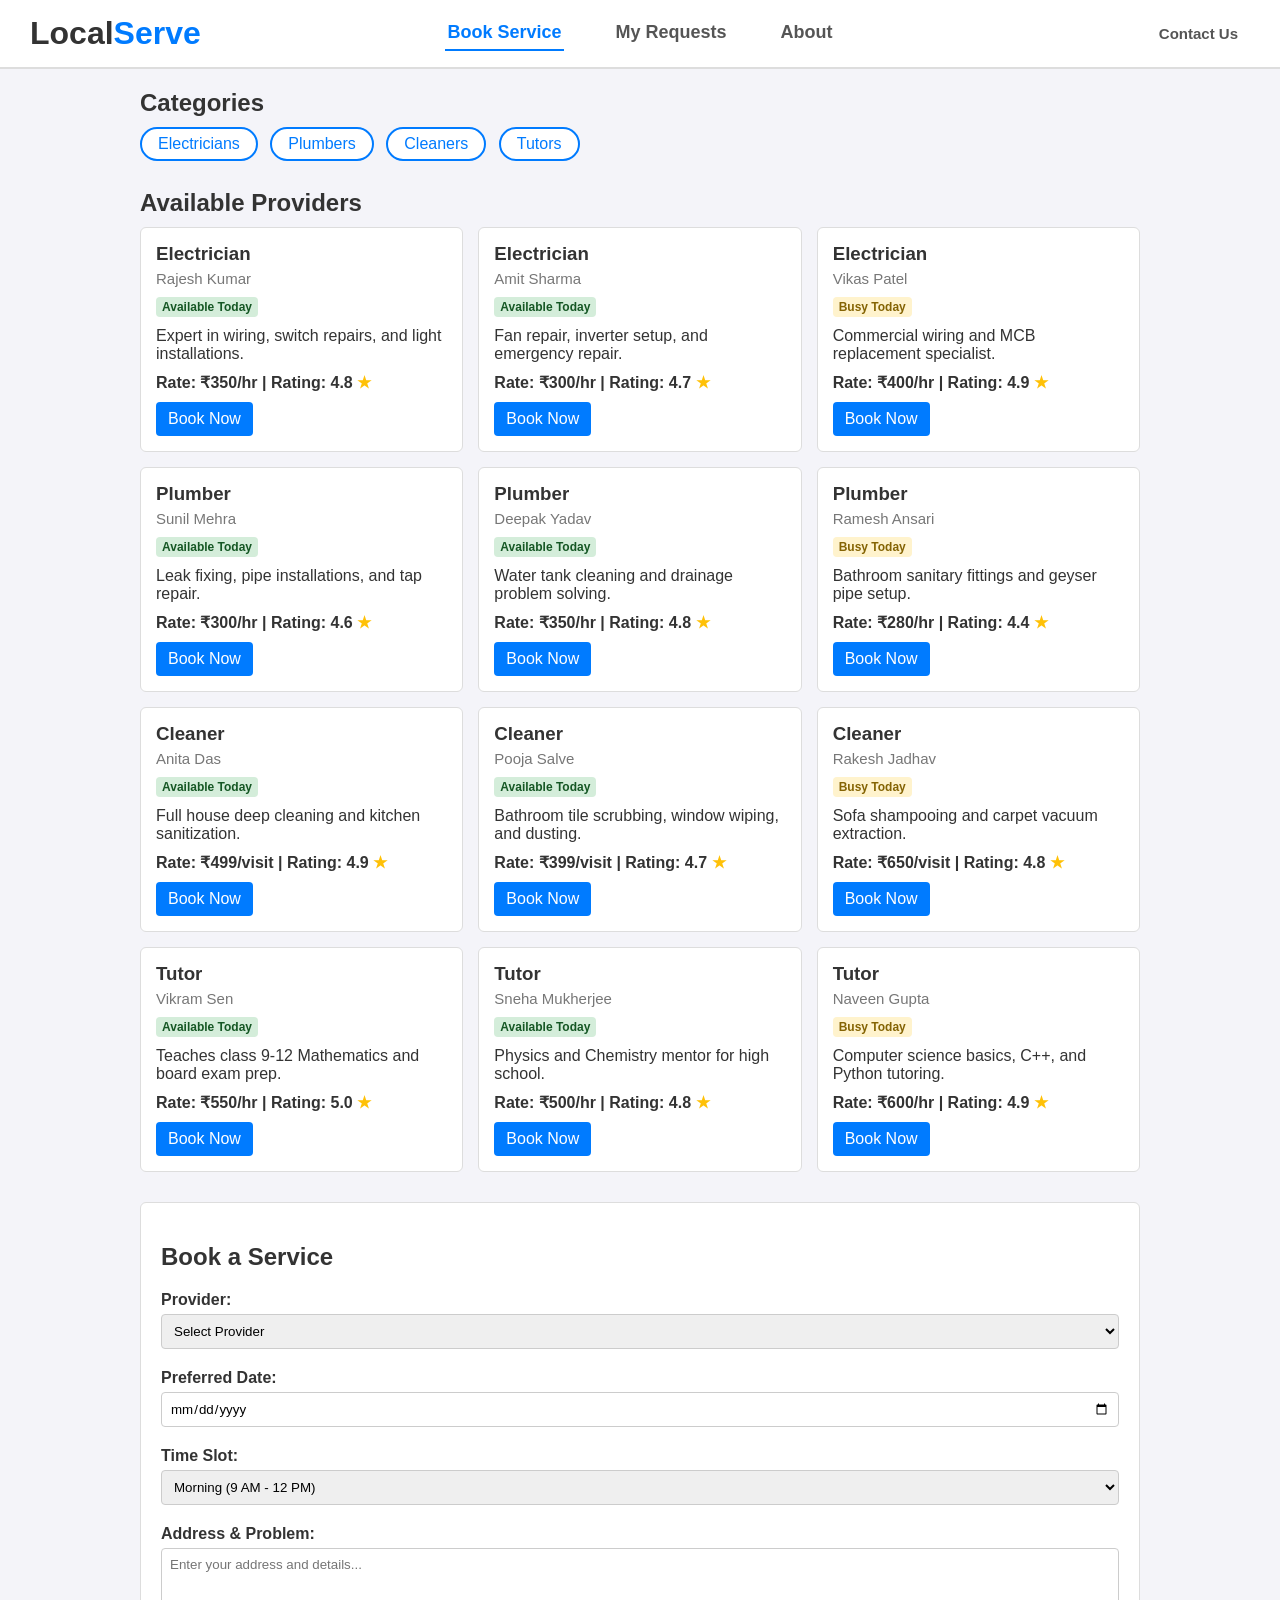
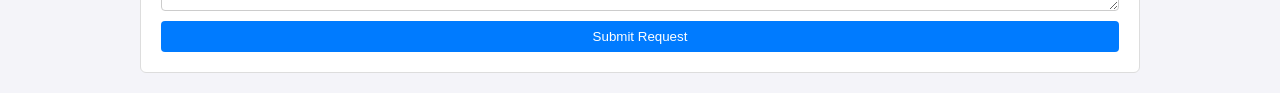
==== book.html @ 10a5a570 "Add files via upload" ====
<!DOCTYPE html>
<html lang="en">
<head>
  <meta charset="UTF-8">
  <meta name="viewport" content="width=device-width, initial-scale=1.0">
  <title>Local Service Marketplace</title>
  <link rel="stylesheet" href="base.css">
  <link rel="stylesheet" href="header.css">
  <link rel="stylesheet" href="components.css">
  <link rel="stylesheet" href="cards.css">
  <link rel="stylesheet" href="forms.css">
</head>
<body>
  <!-- Header -->
  <header>
    <h1>Local<span>Serve</span></h1>
    <nav>
      <a href="book.html" class="active">Book Service</a>
      <a href="requests.html">My Requests</a>
      <a href="index.html">About</a>
    </nav>
    <span class="contact">Contact Us</span>
  </header>

  <!-- Categories -->
  <section class="container">
    <h2>Categories</h2>
    <div class="category-links">
      <a href="#electrician">Electricians</a>
      <a href="#plumber">Plumbers</a>
      <a href="#cleaner">Cleaners</a>
      <a href="#tutor">Tutors</a>
    </div>

    <!-- Provider Cards -->
    <h2>Available Providers</h2>
    <div class="card-grid">
      <!-- Electricians -->
      <div class="card" id="electrician">
        <h3>Electrician</h3>
        <p class="provider-name">Rajesh Kumar</p>
        <p class="status available">Available Today</p>
        <p>Expert in wiring, switch repairs, and light installations.</p>
        <p class="price">Rate: ₹350/hr | Rating: 4.8 <span class="star">★</span></p>
        <a href="#booking-box" class="btn">Book Now</a>
      </div>
      <div class="card">
        <h3>Electrician</h3>
        <p class="provider-name">Amit Sharma</p>
        <p class="status available">Available Today</p>
        <p>Fan repair, inverter setup, and emergency repair.</p>
        <p class="price">Rate: ₹300/hr | Rating: 4.7 <span class="star">★</span></p>
        <a href="#booking-box" class="btn">Book Now</a>
      </div>
      <div class="card">
        <h3>Electrician</h3>
        <p class="provider-name">Vikas Patel</p>
        <p class="status busy">Busy Today</p>
        <p>Commercial wiring and MCB replacement specialist.</p>
        <p class="price">Rate: ₹400/hr | Rating: 4.9 <span class="star">★</span></p>
        <a href="#booking-box" class="btn">Book Now</a>
      </div>
      <!-- Plumbers -->
      <div class="card" id="plumber">
        <h3>Plumber</h3>
        <p class="provider-name">Sunil Mehra</p>
        <p class="status available">Available Today</p>
        <p>Leak fixing, pipe installations, and tap repair.</p>
        <p class="price">Rate: ₹300/hr | Rating: 4.6 <span class="star">★</span></p>
        <a href="#booking-box" class="btn">Book Now</a>
      </div>
      <div class="card">
        <h3>Plumber</h3>
        <p class="provider-name">Deepak Yadav</p>
        <p class="status available">Available Today</p>
        <p>Water tank cleaning and drainage problem solving.</p>
        <p class="price">Rate: ₹350/hr | Rating: 4.8 <span class="star">★</span></p>
        <a href="#booking-box" class="btn">Book Now</a>
      </div>
      <div class="card">
        <h3>Plumber</h3>
        <p class="provider-name">Ramesh Ansari</p>
        <p class="status busy">Busy Today</p>
        <p>Bathroom sanitary fittings and geyser pipe setup.</p>
        <p class="price">Rate: ₹280/hr | Rating: 4.4 <span class="star">★</span></p>
        <a href="#booking-box" class="btn">Book Now</a>
      </div>
      <!-- Cleaners -->
      <div class="card" id="cleaner">
        <h3>Cleaner</h3>
        <p class="provider-name">Anita Das</p>
        <p class="status available">Available Today</p>
        <p>Full house deep cleaning and kitchen sanitization.</p>
        <p class="price">Rate: ₹499/visit | Rating: 4.9 <span class="star">★</span></p>
        <a href="#booking-box" class="btn">Book Now</a>
      </div>
      <div class="card">
        <h3>Cleaner</h3>
        <p class="provider-name">Pooja Salve</p>
        <p class="status available">Available Today</p>
        <p>Bathroom tile scrubbing, window wiping, and dusting.</p>
        <p class="price">Rate: ₹399/visit | Rating: 4.7 <span class="star">★</span></p>
        <a href="#booking-box" class="btn">Book Now</a>
      </div>
      <div class="card">
        <h3>Cleaner</h3>
        <p class="provider-name">Rakesh Jadhav</p>
        <p class="status busy">Busy Today</p>
        <p>Sofa shampooing and carpet vacuum extraction.</p>
        <p class="price">Rate: ₹650/visit | Rating: 4.8 <span class="star">★</span></p>
        <a href="#booking-box" class="btn">Book Now</a>
      </div>
      <!-- Tutors -->
      <div class="card" id="tutor">
        <h3>Tutor</h3>
        <p class="provider-name">Vikram Sen</p>
        <p class="status available">Available Today</p>
        <p>Teaches class 9-12 Mathematics and board exam prep.</p>
        <p class="price">Rate: ₹550/hr | Rating: 5.0 <span class="star">★</span></p>
        <a href="#booking-box" class="btn">Book Now</a>
      </div>
      <div class="card">
        <h3>Tutor</h3>
        <p class="provider-name">Sneha Mukherjee</p>
        <p class="status available">Available Today</p>
        <p>Physics and Chemistry mentor for high school.</p>
        <p class="price">Rate: ₹500/hr | Rating: 4.8 <span class="star">★</span></p>
        <a href="#booking-box" class="btn">Book Now</a>
      </div>
      <div class="card">
        <h3>Tutor</h3>
        <p class="provider-name">Naveen Gupta</p>
        <p class="status busy">Busy Today</p>
        <p>Computer science basics, C++, and Python tutoring.</p>
        <p class="price">Rate: ₹600/hr | Rating: 4.9 <span class="star">★</span></p>
        <a href="#booking-box" class="btn">Book Now</a>
      </div>
    </div>

    <!-- Booking Form Section -->
    <div class="booking-section" id="booking-box">
      <h2>Book a Service</h2>
      <form action="requests.html">
        <label>Provider:</label>
        <select required>
          <option value="">Select Provider</option>
          <optgroup label="Electricians">
            <option>Rajesh Kumar</option>
            <option>Amit Sharma</option>
            <option>Vikas Patel</option>
          </optgroup>
          <optgroup label="Plumbers">
            <option>Sunil Mehra</option>
            <option>Deepak Yadav</option>
            <option>Ramesh Ansari</option>
          </optgroup>
          <optgroup label="Cleaners">
            <option>Anita Das</option>
            <option>Pooja Salve</option>
            <option>Rakesh Jadhav</option>
          </optgroup>
          <optgroup label="Tutors">
            <option>Vikram Sen</option>
            <option>Sneha Mukherjee</option>
            <option>Naveen Gupta</option>
          </optgroup>
        </select>
        <label>Preferred Date:</label>
        <input type="date" required>
        <label>Time Slot:</label>
        <select>
          <option>Morning (9 AM - 12 PM)</option>
          <option>Afternoon (1 PM - 4 PM)</option>
          <option>Evening (5 PM - 8 PM)</option>
        </select>
        <label>Address & Problem:</label>
        <textarea rows="3" placeholder="Enter your address and details..." required></textarea>
        <button type="submit" class="btn">Submit Request</button>
      </form>
    </div>
  </section>
</body>
</html>
---- base.css ----
* {
  margin: 0;
  padding: 0;
  box-sizing: border-box;
  font-family: Arial, sans-serif;
}

body {
  background-color: #f4f4f9;
  color: #333;
}

.container {
  width: 90%;
  max-width: 1000px;
  margin: 20px auto;
}

h2 {
  margin: 20px 0 10px;
}
---- header.css ----
header {
  background-color: #ffffff;
  padding: 15px 30px;
  display: grid;
  grid-template-columns: 1fr auto 1fr;
  align-items: center;
  border-bottom: 2px solid #ddd;
}

header h1 span {
  color: #007bff;
}

nav {
  display: flex;
  gap: 50px;
}

/* Nav links are plain text */
nav a {
  display: inline-block;
  padding: 6px 2px;
  text-decoration: none;
  color: #555;
  font-size: 18px;
  font-weight: bold;
  border-bottom: 2px solid transparent;
  transition: transform 0.2s ease, color 0.2s ease;
}

/* Bulge-out effect on hover */
nav a:hover {
  transform: scale(1.12);
  color: #007bff;
}

/* Page you are on: blue text with an underline */
nav a.active {
  color: #007bff;
  border-bottom-color: #007bff;
}

/* Plain text on the right (highlights on hover) */
.contact {
  justify-self: end;
  padding: 8px 12px;
  border-radius: 4px;
  color: #555;
  font-size: 15px;
  font-weight: bold;
  cursor: pointer;
  transition: background-color 0.2s ease, color 0.2s ease;
}

.contact:hover {
  background-color: #e6f0ff;
  color: #007bff;
}

/* Small screens: stack everything in the centre */
@media (max-width: 700px) {
  header {
    grid-template-columns: 1fr;
    justify-items: center;
    gap: 10px;
  }

  .contact {
    justify-self: center;
  }
}
---- components.css ----
.btn {
  display: inline-block;
  background-color: #007bff;
  color: white;
  padding: 8px 12px;
  text-decoration: none;
  border-radius: 4px;
  border: none;
  cursor: pointer;
}

.btn:hover {
  background-color: #0056b3;
}

.category-links {
  margin-bottom: 20px;
}

.category-links a {
  display: inline-block;
  padding: 6px 16px;
  background-color: white;
  color: #007bff;
  border: 2px solid #007bff;
  text-decoration: none;
  border-radius: 20px;
  margin-right: 8px;
  margin-bottom: 8px;
  transition: transform 0.2s ease, box-shadow 0.2s ease, background-color 0.2s ease, color 0.2s ease;
}

.category-links a:hover {
  background-color: #007bff;
  color: white;
  transform: translateY(-3px);
  box-shadow: 0 6px 12px rgba(0, 123, 255, 0.35);
}

/* Status Badges */
.status, .badge {
  font-size: 12px;
  font-weight: bold;
  padding: 3px 6px;
  border-radius: 4px;
  display: inline-block;
}

.status { margin-bottom: 10px; }

.available, .completed { background: #d4edda; color: #155724; }
.busy, .pending { background: #fff3cd; color: #856404; }
.accepted { background: #cce5ff; color: #004085; }
---- cards.css ----
/* cards.css - Provider Grid and Request Cards */
.card-grid {
  display: flex;
  flex-wrap: wrap;
  gap: 15px;
}

.card {
  background: white;
  border: 1px solid #ddd;
  border-radius: 6px;
  padding: 15px;
  width: calc(33.333% - 10px);
  min-width: 250px;
  transition: transform 0.2s ease, box-shadow 0.2s ease;
}

.card:hover {
  transform: scale(1.03);
  box-shadow: 0 12px 24px rgba(0, 0, 0, 0.1);
  border-color: #cbd5e1;
}

.card h3 {
  margin-bottom: 5px;
}

.provider-name {
  color: #777;
  font-size: 15px;
  margin-bottom: 10px;
}

.star {
  color: #ffc107;
}

.price {
  font-weight: bold;
  margin: 10px 0;
}

.request-item {
  background: white;
  border: 1px solid #ddd;
  padding: 15px;
  margin-bottom: 15px;
  border-radius: 6px;
}
---- forms.css ----
/* forms.css - Booking Form Styling */
.booking-section {
  background: white;
  padding: 20px;
  margin-top: 30px;
  border: 1px solid #ddd;
  border-radius: 6px;
}

.booking-section form {
  display: flex;
  flex-direction: column;
}

.booking-section label {
  margin: 10px 0 5px;
  font-weight: bold;
}

.booking-section input,
.booking-section select,
.booking-section textarea {
  padding: 8px;
  border: 1px solid #ccc;
  border-radius: 4px;
  margin-bottom: 10px;
}
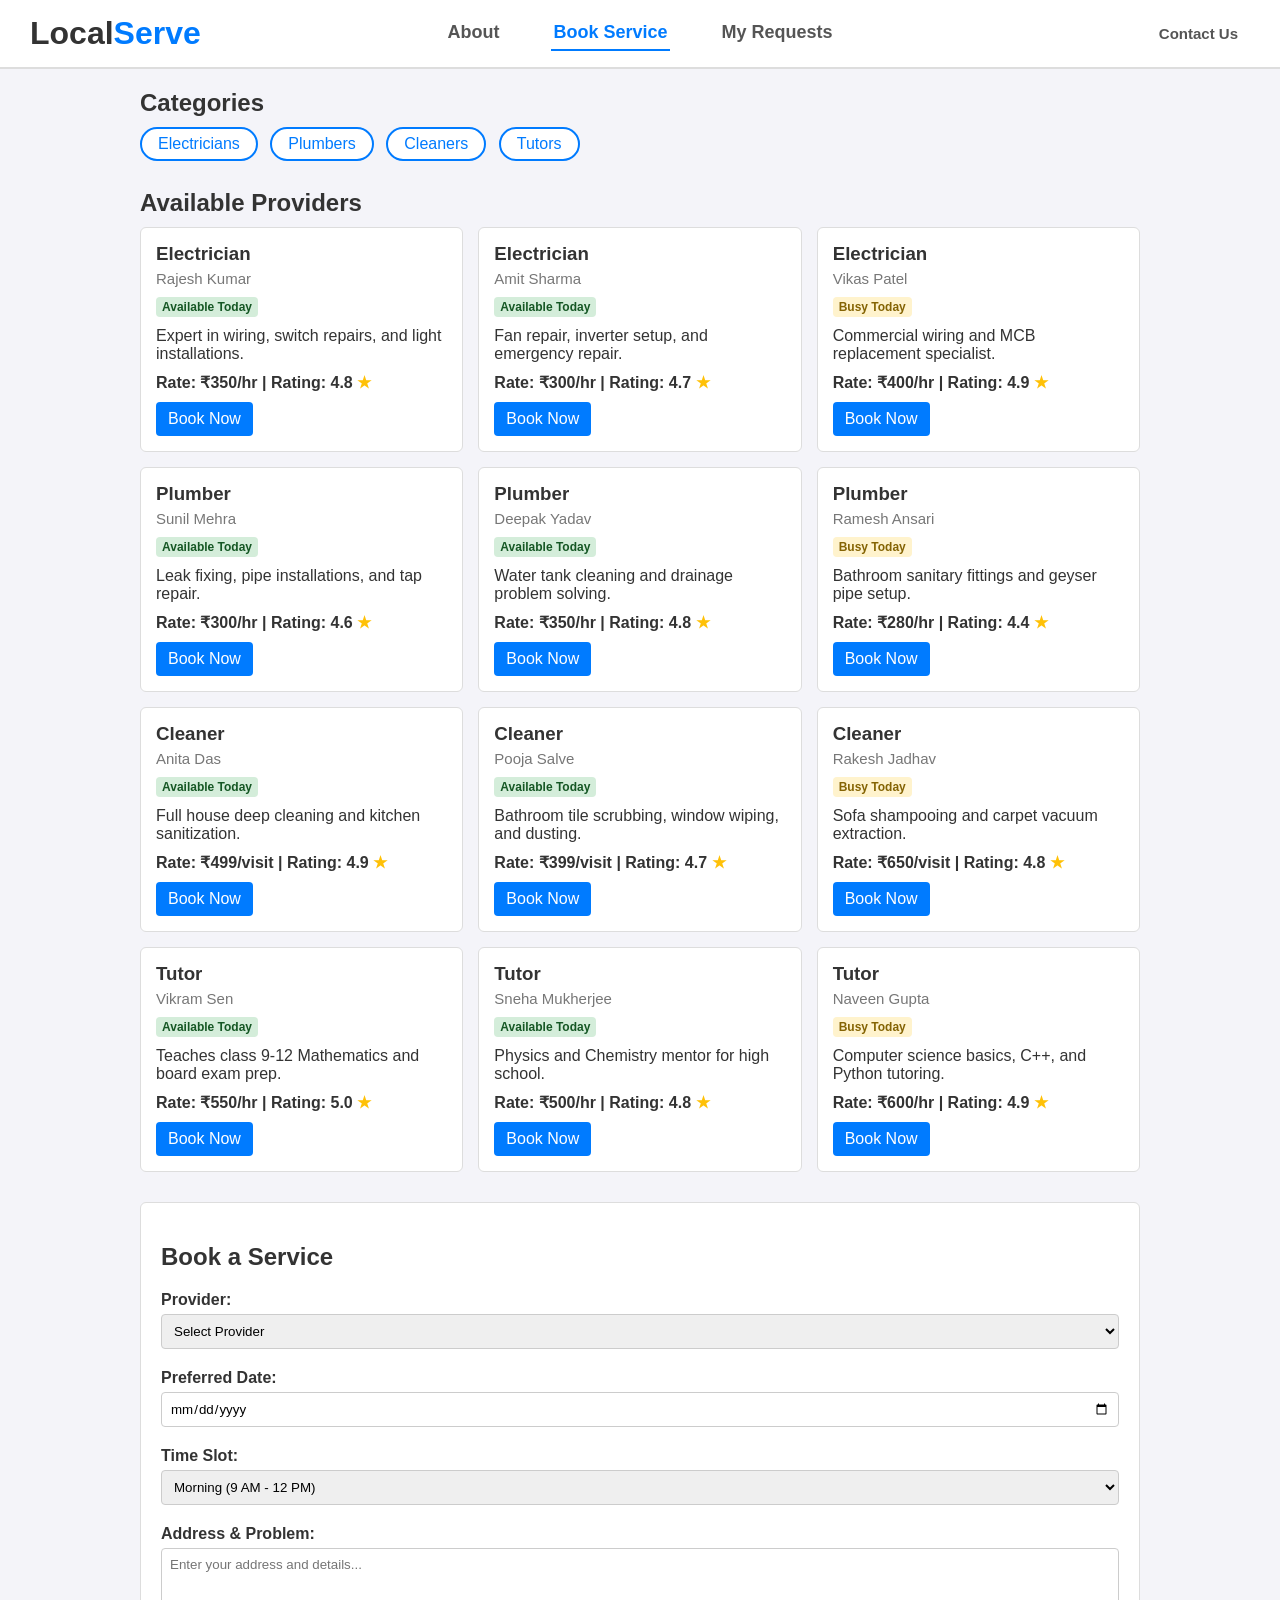
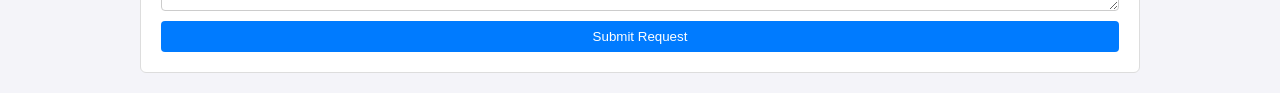
==== commit c92b19f9: "Add files via upload" ====
--- a/book.html
+++ b/book.html
@@ -15,9 +15,9 @@
   <header>
     <h1>Local<span>Serve</span></h1>
     <nav>
+      <a href="index.html">About</a>
       <a href="book.html" class="active">Book Service</a>
       <a href="requests.html">My Requests</a>
-      <a href="index.html">About</a>
     </nav>
     <span class="contact">Contact Us</span>
   </header>
@@ -42,7 +42,7 @@
         <p class="status available">Available Today</p>
         <p>Expert in wiring, switch repairs, and light installations.</p>
         <p class="price">Rate: ₹350/hr | Rating: 4.8 <span class="star">★</span></p>
-        <a href="#booking-box" class="btn">Book Now</a>
+        <a href="#booking-box" class="btn" onclick="chooseProvider('Rajesh Kumar', 'available')">Book Now</a>
       </div>
       <div class="card">
         <h3>Electrician</h3>
@@ -50,7 +50,7 @@
         <p class="status available">Available Today</p>
         <p>Fan repair, inverter setup, and emergency repair.</p>
         <p class="price">Rate: ₹300/hr | Rating: 4.7 <span class="star">★</span></p>
-        <a href="#booking-box" class="btn">Book Now</a>
+        <a href="#booking-box" class="btn" onclick="chooseProvider('Amit Sharma', 'available')">Book Now</a>
       </div>
       <div class="card">
         <h3>Electrician</h3>
@@ -58,7 +58,7 @@
         <p class="status busy">Busy Today</p>
         <p>Commercial wiring and MCB replacement specialist.</p>
         <p class="price">Rate: ₹400/hr | Rating: 4.9 <span class="star">★</span></p>
-        <a href="#booking-box" class="btn">Book Now</a>
+        <a href="#booking-box" class="btn" onclick="chooseProvider('Vikas Patel', 'busy')">Book Now</a>
       </div>
       <!-- Plumbers -->
       <div class="card" id="plumber">
@@ -67,7 +67,7 @@
         <p class="status available">Available Today</p>
         <p>Leak fixing, pipe installations, and tap repair.</p>
         <p class="price">Rate: ₹300/hr | Rating: 4.6 <span class="star">★</span></p>
-        <a href="#booking-box" class="btn">Book Now</a>
+        <a href="#booking-box" class="btn" onclick="chooseProvider('Sunil Mehra', 'available')">Book Now</a>
       </div>
       <div class="card">
         <h3>Plumber</h3>
@@ -75,7 +75,7 @@
         <p class="status available">Available Today</p>
         <p>Water tank cleaning and drainage problem solving.</p>
         <p class="price">Rate: ₹350/hr | Rating: 4.8 <span class="star">★</span></p>
-        <a href="#booking-box" class="btn">Book Now</a>
+        <a href="#booking-box" class="btn" onclick="chooseProvider('Deepak Yadav', 'available')">Book Now</a>
       </div>
       <div class="card">
         <h3>Plumber</h3>
@@ -83,7 +83,7 @@
         <p class="status busy">Busy Today</p>
         <p>Bathroom sanitary fittings and geyser pipe setup.</p>
         <p class="price">Rate: ₹280/hr | Rating: 4.4 <span class="star">★</span></p>
-        <a href="#booking-box" class="btn">Book Now</a>
+        <a href="#booking-box" class="btn" onclick="chooseProvider('Ramesh Ansari', 'busy')">Book Now</a>
       </div>
       <!-- Cleaners -->
       <div class="card" id="cleaner">
@@ -92,7 +92,7 @@
         <p class="status available">Available Today</p>
         <p>Full house deep cleaning and kitchen sanitization.</p>
         <p class="price">Rate: ₹499/visit | Rating: 4.9 <span class="star">★</span></p>
-        <a href="#booking-box" class="btn">Book Now</a>
+        <a href="#booking-box" class="btn" onclick="chooseProvider('Anita Das', 'available')">Book Now</a>
       </div>
       <div class="card">
         <h3>Cleaner</h3>
@@ -100,7 +100,7 @@
         <p class="status available">Available Today</p>
         <p>Bathroom tile scrubbing, window wiping, and dusting.</p>
         <p class="price">Rate: ₹399/visit | Rating: 4.7 <span class="star">★</span></p>
-        <a href="#booking-box" class="btn">Book Now</a>
+        <a href="#booking-box" class="btn" onclick="chooseProvider('Pooja Salve', 'available')">Book Now</a>
       </div>
       <div class="card">
         <h3>Cleaner</h3>
@@ -108,7 +108,7 @@
         <p class="status busy">Busy Today</p>
         <p>Sofa shampooing and carpet vacuum extraction.</p>
         <p class="price">Rate: ₹650/visit | Rating: 4.8 <span class="star">★</span></p>
-        <a href="#booking-box" class="btn">Book Now</a>
+        <a href="#booking-box" class="btn" onclick="chooseProvider('Rakesh Jadhav', 'busy')">Book Now</a>
       </div>
       <!-- Tutors -->
       <div class="card" id="tutor">
@@ -117,7 +117,7 @@
         <p class="status available">Available Today</p>
         <p>Teaches class 9-12 Mathematics and board exam prep.</p>
         <p class="price">Rate: ₹550/hr | Rating: 5.0 <span class="star">★</span></p>
-        <a href="#booking-box" class="btn">Book Now</a>
+        <a href="#booking-box" class="btn" onclick="chooseProvider('Vikram Sen', 'available')">Book Now</a>
       </div>
       <div class="card">
         <h3>Tutor</h3>
@@ -125,7 +125,7 @@
         <p class="status available">Available Today</p>
         <p>Physics and Chemistry mentor for high school.</p>
         <p class="price">Rate: ₹500/hr | Rating: 4.8 <span class="star">★</span></p>
-        <a href="#booking-box" class="btn">Book Now</a>
+        <a href="#booking-box" class="btn" onclick="chooseProvider('Sneha Mukherjee', 'available')">Book Now</a>
       </div>
       <div class="card">
         <h3>Tutor</h3>
@@ -133,16 +133,16 @@
         <p class="status busy">Busy Today</p>
         <p>Computer science basics, C++, and Python tutoring.</p>
         <p class="price">Rate: ₹600/hr | Rating: 4.9 <span class="star">★</span></p>
-        <a href="#booking-box" class="btn">Book Now</a>
+        <a href="#booking-box" class="btn" onclick="chooseProvider('Naveen Gupta', 'busy')">Book Now</a>
       </div>
     </div>
 
     <!-- Booking Form Section -->
     <div class="booking-section" id="booking-box">
       <h2>Book a Service</h2>
-      <form action="requests.html">
+      <form action="requests.html" onsubmit="return checkForm()">
         <label>Provider:</label>
-        <select required>
+        <select id="provider">
           <option value="">Select Provider</option>
           <optgroup label="Electricians">
             <option>Rajesh Kumar</option>
@@ -166,7 +166,7 @@
           </optgroup>
         </select>
         <label>Preferred Date:</label>
-        <input type="date" required>
+        <input type="date" id="date">
         <label>Time Slot:</label>
         <select>
           <option>Morning (9 AM - 12 PM)</option>
@@ -174,10 +174,12 @@
           <option>Evening (5 PM - 8 PM)</option>
         </select>
         <label>Address & Problem:</label>
-        <textarea rows="3" placeholder="Enter your address and details..." required></textarea>
+        <textarea rows="3" id="details" placeholder="Enter your address and details..."></textarea>
         <button type="submit" class="btn">Submit Request</button>
       </form>
     </div>
   </section>
+
+  <script src="book.js"></script>
 </body>
 </html>
